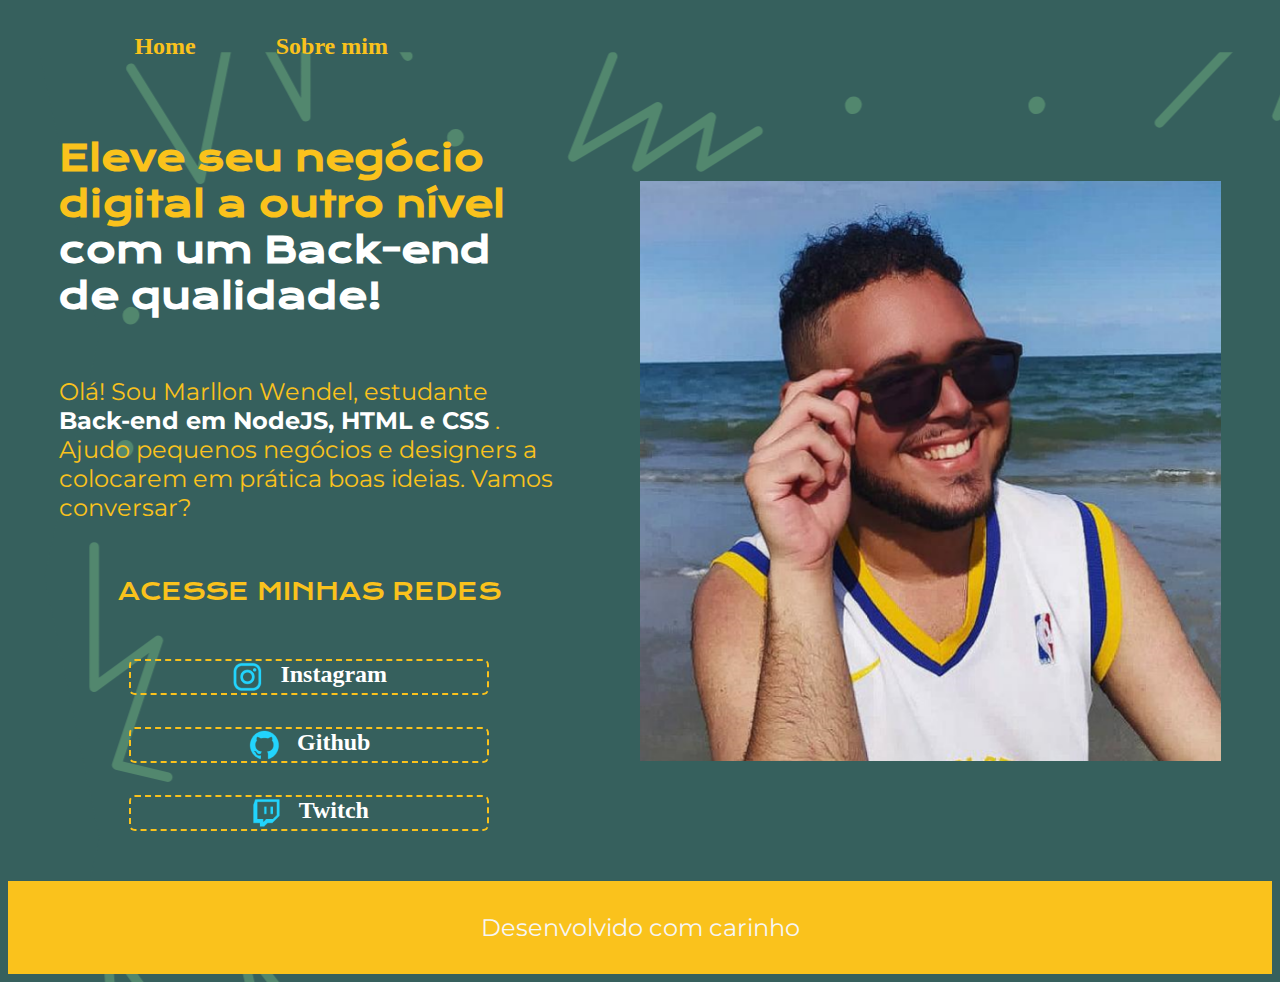
==== index.html @ ed85bb5a "Add files via upload" ====
<!DOCTYPE html>
<html lang="pt-br">
<head>
    <meta charset="UTF-8">
    <meta name="viewport" content="width=device-width, initial-scale=1.0">
    <title>Portifolio</title>
    <link rel="stylesheet" href="styles/style.css">
</head>
<body>
    <header class="cabecalho">
        <div class="cabecalho__menu">
        <a class="cabecalho__menu__link" href="index.html">Home</a>
        <a class="cabecalho__menu__link" href="about.html">Sobre mim</a>
    </div>
    </header>
    <main class="apresentacao">
        <section class="apresentacao__conteudo">

    <h1 class="apresentacao__conteudo__titulo">Eleve seu negócio digital a outro nível<strong> com um Back-end de qualidade!</strong></h1>

    <p class="apresentacao__conteudo__texto">
    Olá! Sou Marllon Wendel, estudante <strong> Back-end em NodeJS, HTML e CSS</strong> . Ajudo pequenos negócios e designers a colocarem em prática boas ideias. Vamos conversar?
    </p>
    <div class="apresentacao__conteudo__link">
        <h2 class="apresentacao__conteudo_link_titulo">ACESSE MINHAS REDES</h2>
        <a href="https://www.instagram.com/marllon0306" class="apresentacao__conteudo_link_link">
            <img src="assets/instagram.png">
            Instagram
        </a>
        <a href="https://github.com/Marllon-Wendel2" class="apresentacao__conteudo_link_link">
            <img src="assets/github.png">
            Github</a>
        <a href="https://www.twitch.tv/itsumonitor" class="apresentacao__conteudo_link_link">
            <img src="assets/twitch.png">
            Twitch</a>
    </div>
</section>
<img src="html-logo-main/Perfil.png" alt="simpatia" class="photo">
    </main>

    <footer class="rodape">
<p> Desenvolvido com carinho</p>
    </footer>
</body>
</html>
---- styles/style.css ----
@import url('https://fonts.googleapis.com/css2?family=Krona+One&family=Montserrat:wght@400;600&display=swap');

:root{
    --amarelo: #FAC21C;
    --branco: white;
    --verde: darkgreen;
}
*{
    margin: 10%, 30%;
    padding: 0;
    box-sizing: border-box;
}
body {
    height: auto;
    box-sizing: border-box;
    background-image: url(../assets/background.png);
    color: var(--amarelo)
}

strong {
    color: var(--branco);
}

.apresentacao {
    display: flex;
    align-items: center;
    justify-content: space-between;
    padding: 4%;
    gap: 5rem;
}

.cabecalho{
    padding: 2% 0% 0% 10%;

}

.cabecalho__menu{
    display: flex;
    gap: 80px;
}

.cabecalho__menu__link{
    font-family: 'Montserrat' sans-serif;
    font-weight: 600;
    font-size: 1.5rem;
    color:var(--amarelo);
    text-decoration: none;
}

.apresentacao__conteudo{
    height: auto;
    width: 615px;
    display: flex;
    flex-direction: column;
    gap:10px;
}

.photo {
    width: 50%;
    align-items: center;
}

.apresentacao__conteudo__titulo {
    font-size: 2.25rem;
    font-family: 'Krona One', sans-serif;

}

.apresentacao__conteudo__texto {
    font-size: 1.5rem;
    font-family: 'Montserrat', sans-serif;


}

.apresentacao__conteudo__link{
    display: flex;
    flex-direction: column;
    justify-content: space-between;
    align-items: center;
    gap: 32px;
   
}

.apresentacao__conteudo_link_link{
    /* background-color: #FAC21C; */
    display: flex;
    /* flex-direction: center; */
    justify-content: center;
    gap: 16px;
    width: 360px;
    font-size: 1.5rem;
    font-weight: 600;
    text-align: center;
    border: 2px dashed var(--amarelo);
    border-radius: 6px;
    padding-top: 21px, 0;
    padding-bottom: 21px, 0;
    text-decoration: none;
    color: var(--branco)
   
}
.apresentacao__conteudo_link_link:hover{
    background-color: var(--verde);
}

.apresentacao__conteudo_link_titulo{
    font-family: 'Krona One', sans-serif;
    font-weight: 400;
    font-size: 1.5rem;

}

.rodape {
    padding: 8px;
    color:#f6f6f6;
    background-color: var(--amarelo);
    text-align: center;
    font-family: 'Montserrat', sans-serif;
    font-size: 1.5rem;
    font-weight: 400;
}

@media (max-width: 1200px){

    .cabecalho{
        padding: 13%
    }

    .cabecalho__menu{
        justify-content: center;
    }

    .apresentacao{
    flex-direction: column-reverse;
}

    .apresentacao__conteudo{
        width: auto;
    }



}
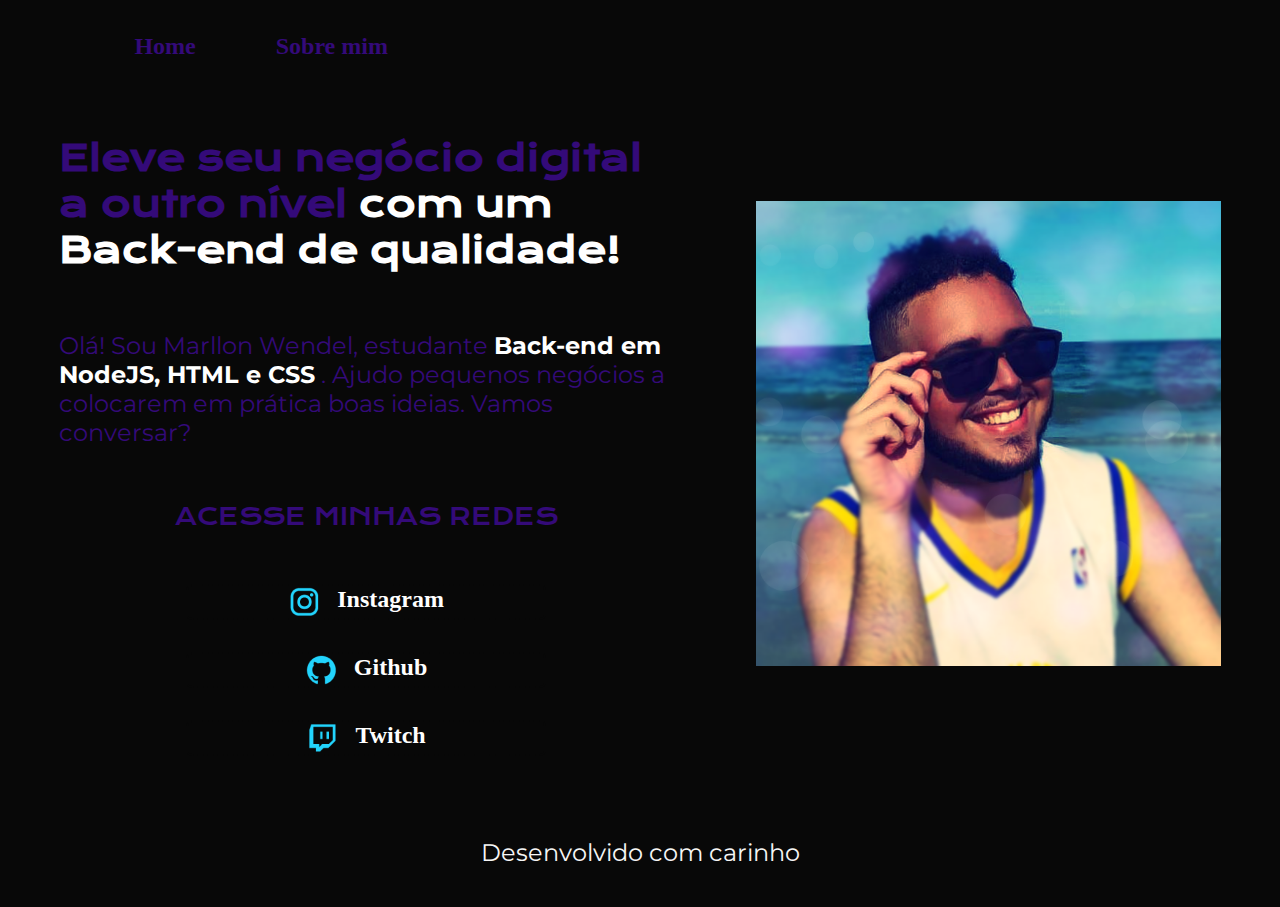
==== commit d03f0318: "atualizando" ====
--- a/index.html
+++ b/index.html
@@ -19,7 +19,7 @@
     <h1 class="apresentacao__conteudo__titulo">Eleve seu negócio digital a outro nível<strong> com um Back-end de qualidade!</strong></h1>
 
     <p class="apresentacao__conteudo__texto">
-    Olá! Sou Marllon Wendel, estudante <strong> Back-end em NodeJS, HTML e CSS</strong> . Ajudo pequenos negócios e designers a colocarem em prática boas ideias. Vamos conversar?
+    Olá! Sou Marllon Wendel, estudante <strong> Back-end em NodeJS, HTML e CSS</strong> . Ajudo pequenos negócios a colocarem em prática boas ideias. Vamos conversar?
     </p>
     <div class="apresentacao__conteudo__link">
         <h2 class="apresentacao__conteudo_link_titulo">ACESSE MINHAS REDES</h2>
@@ -35,7 +35,7 @@
             Twitch</a>
     </div>
 </section>
-<img src="html-logo-main/Perfil.png" alt="simpatia" class="photo">
+<img src="html-logo-main/Perfil2.png" alt="simpatia" class="photo">
     </main>
 
     <footer class="rodape">
--- a/styles/style.css
+++ b/styles/style.css
@@ -1,9 +1,9 @@
 @import url('https://fonts.googleapis.com/css2?family=Krona+One&family=Montserrat:wght@400;600&display=swap');
 
 :root{
-    --amarelo: #FAC21C;
+    --amarelo: #080808;
     --branco: white;
-    --verde: darkgreen;
+    --verde: rgb(52, 10, 121);
 }
 *{
     margin: 10%, 30%;
@@ -13,8 +13,8 @@
 body {
     height: auto;
     box-sizing: border-box;
-    background-image: url(../assets/background.png);
-    color: var(--amarelo)
+    background: #080808;
+    color: var(--verde)
 }
 
 strong {
@@ -43,7 +43,7 @@
     font-family: 'Montserrat' sans-serif;
     font-weight: 600;
     font-size: 1.5rem;
-    color:var(--amarelo);
+    color:var(--verde);
     text-decoration: none;
 }
 
@@ -56,8 +56,8 @@
 }
 
 .photo {
-    width: 50%;
-    align-items: center;
+    width: 40%;
+    align-items: top;
 }
 
 .apresentacao__conteudo__titulo {
